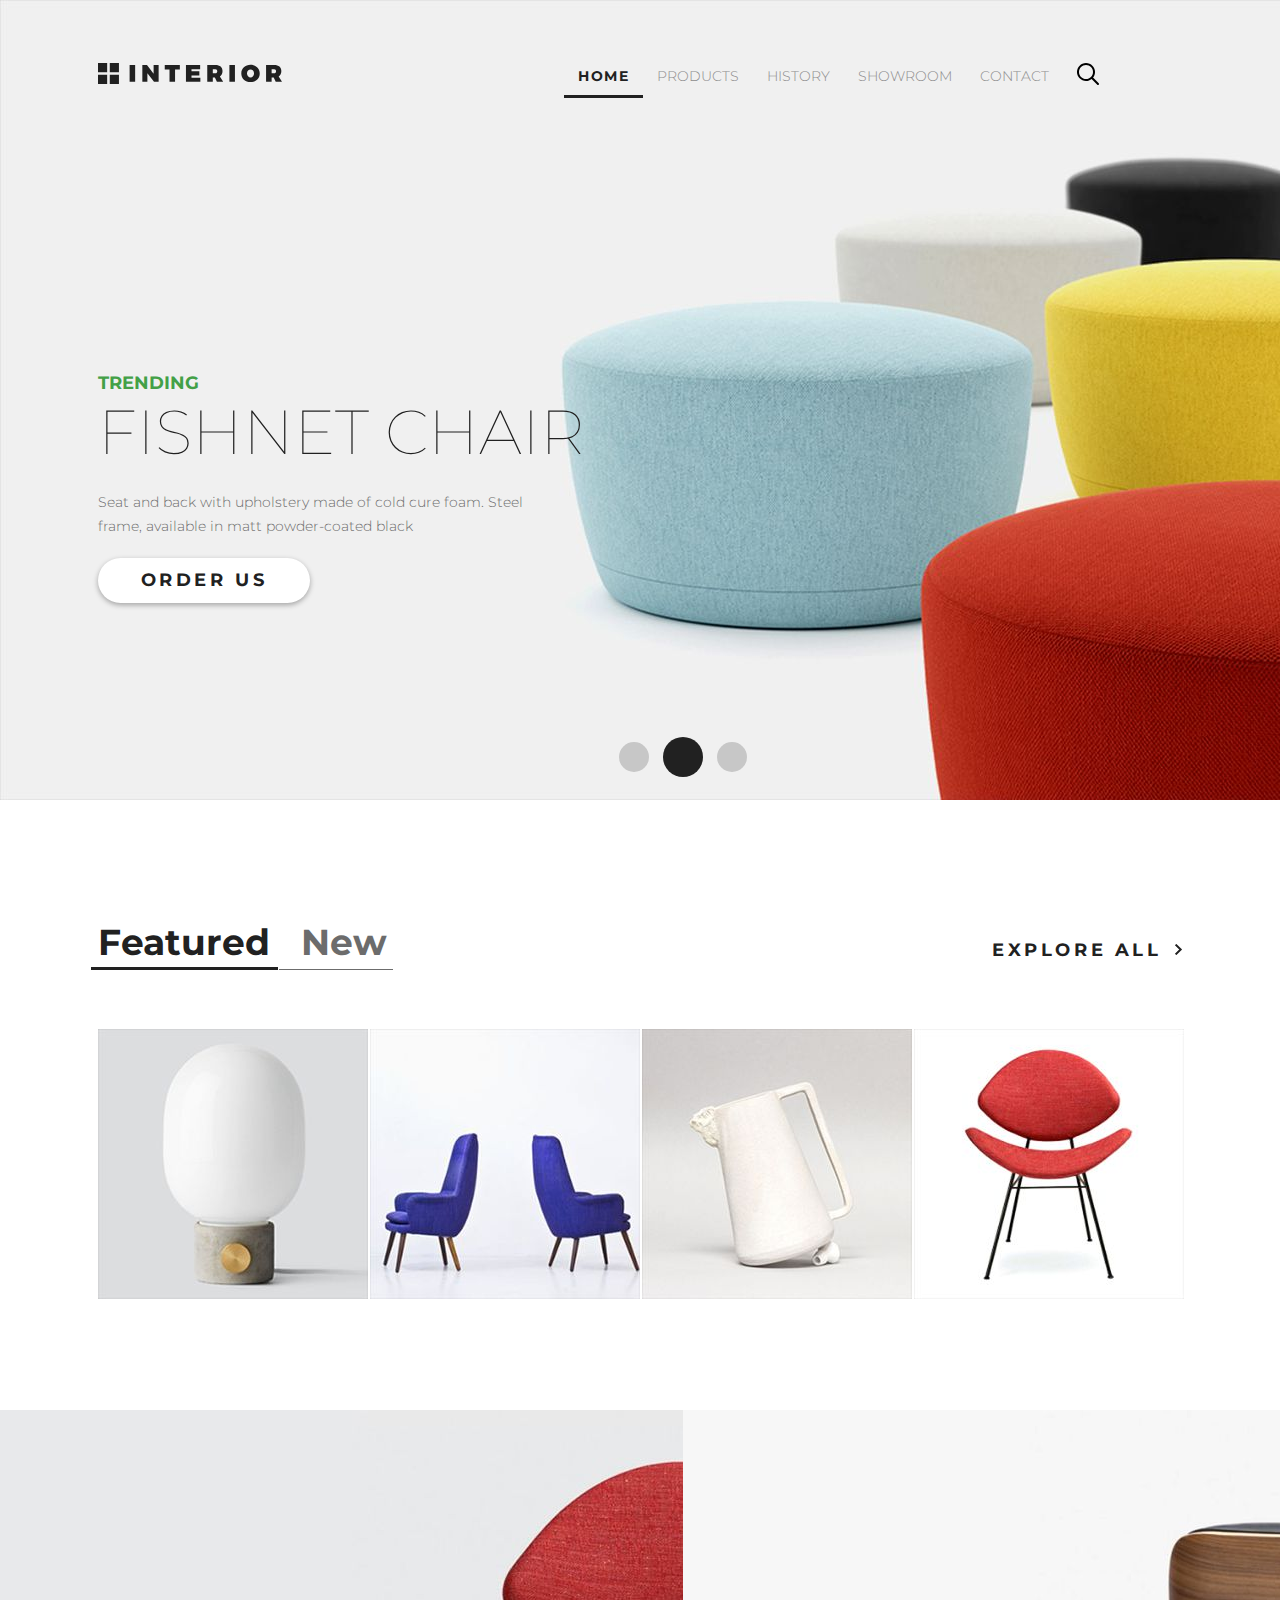
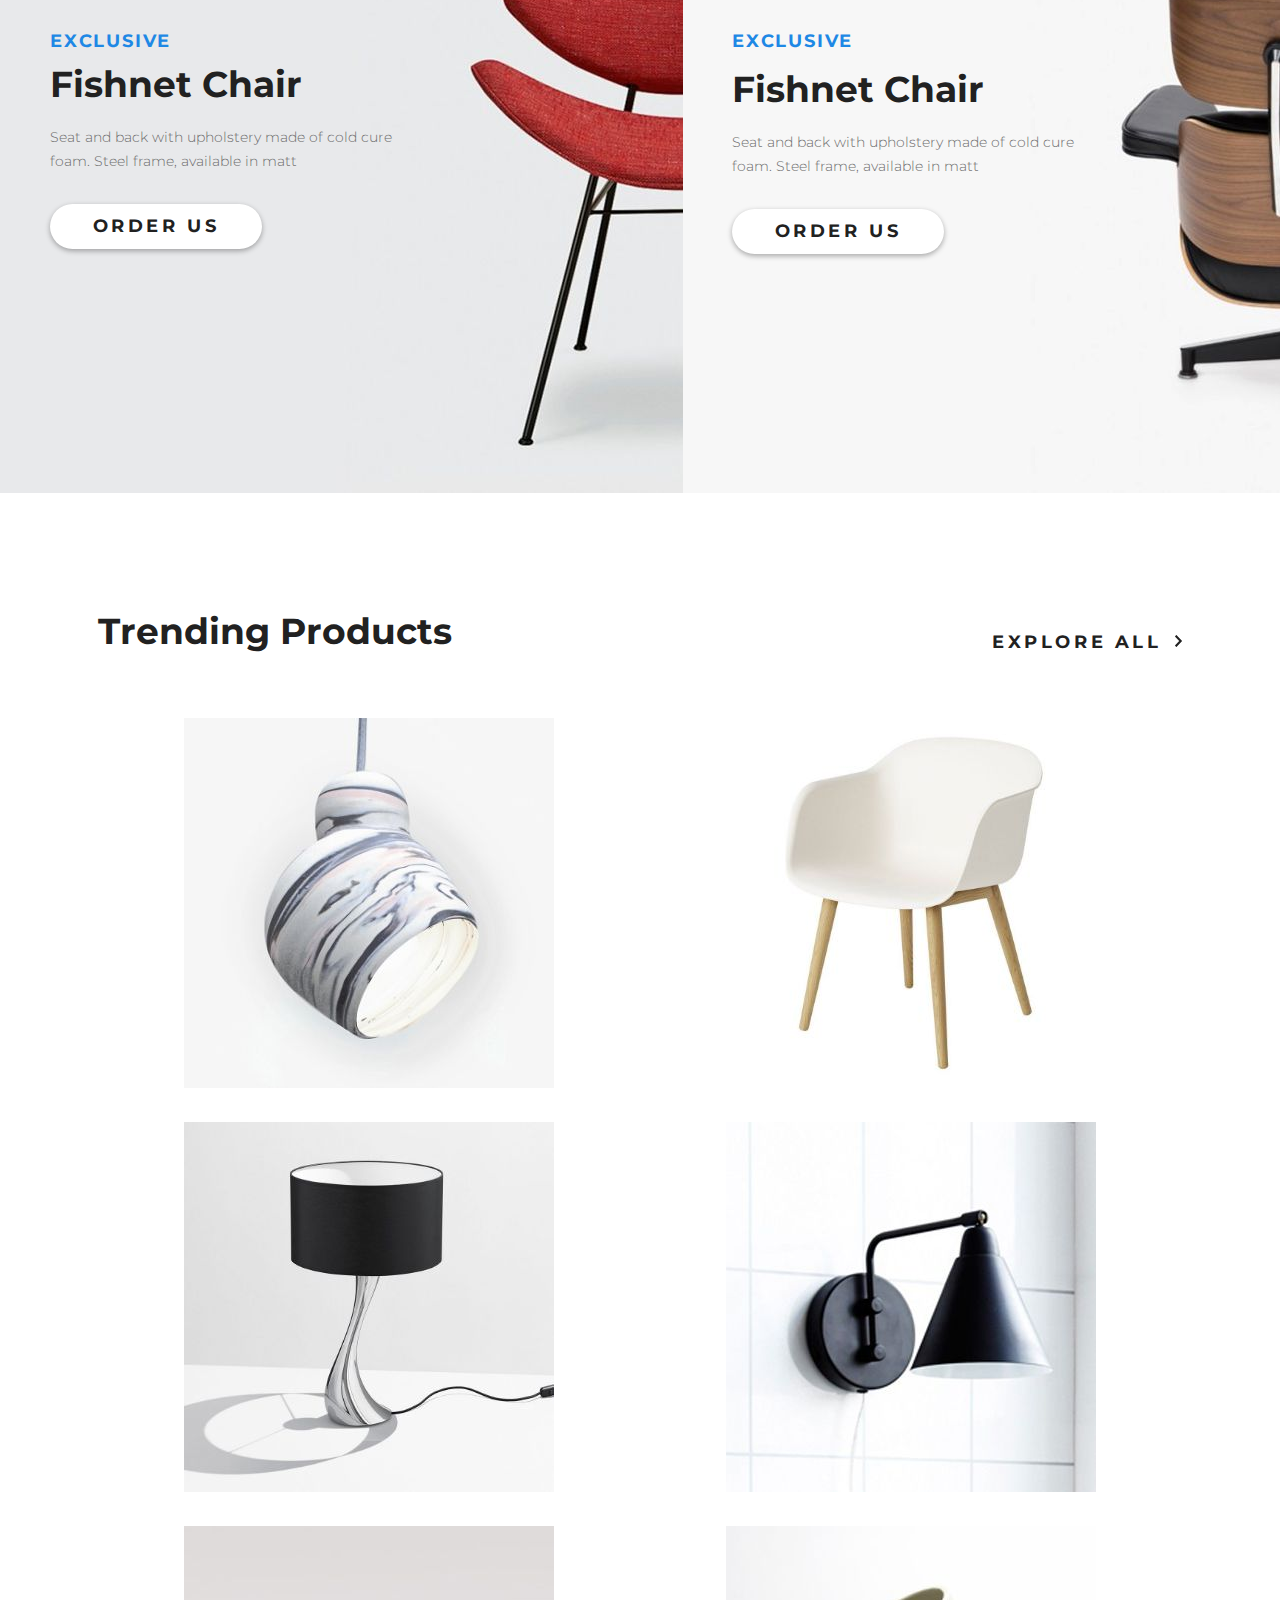
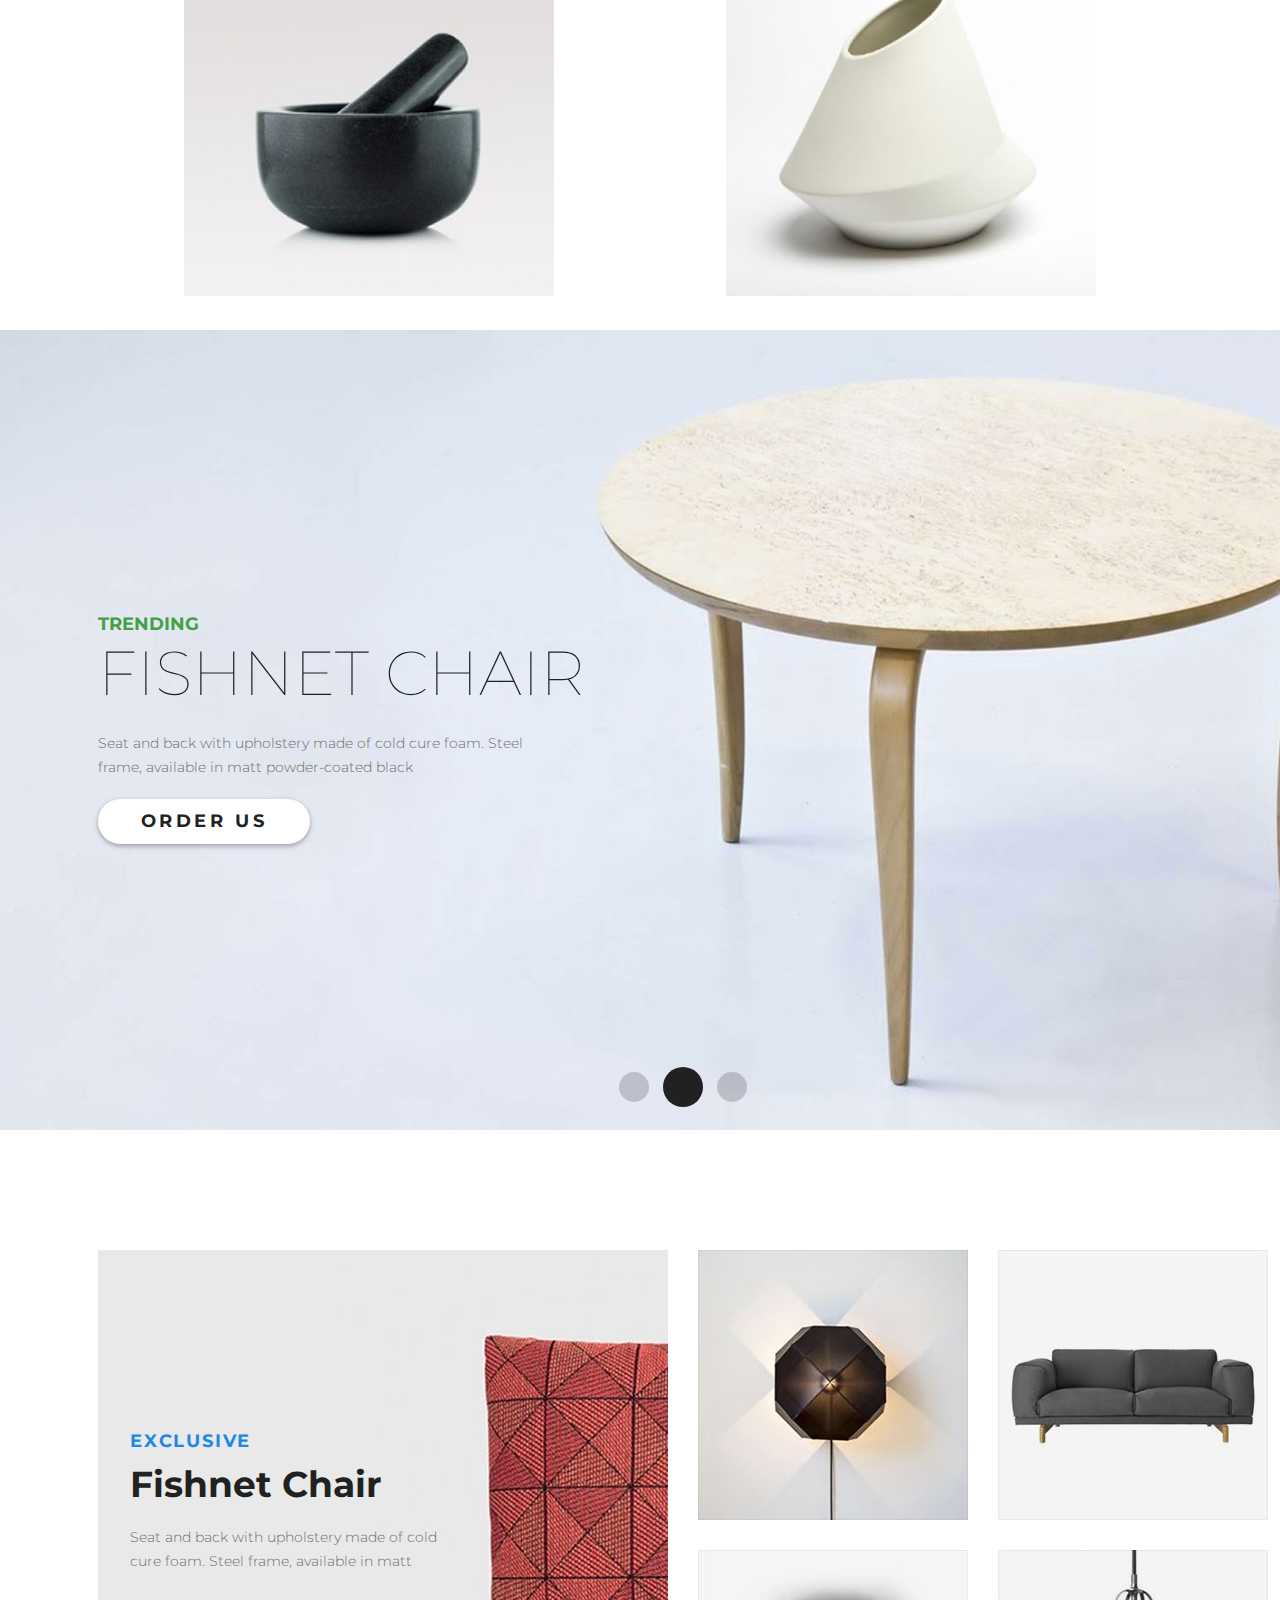
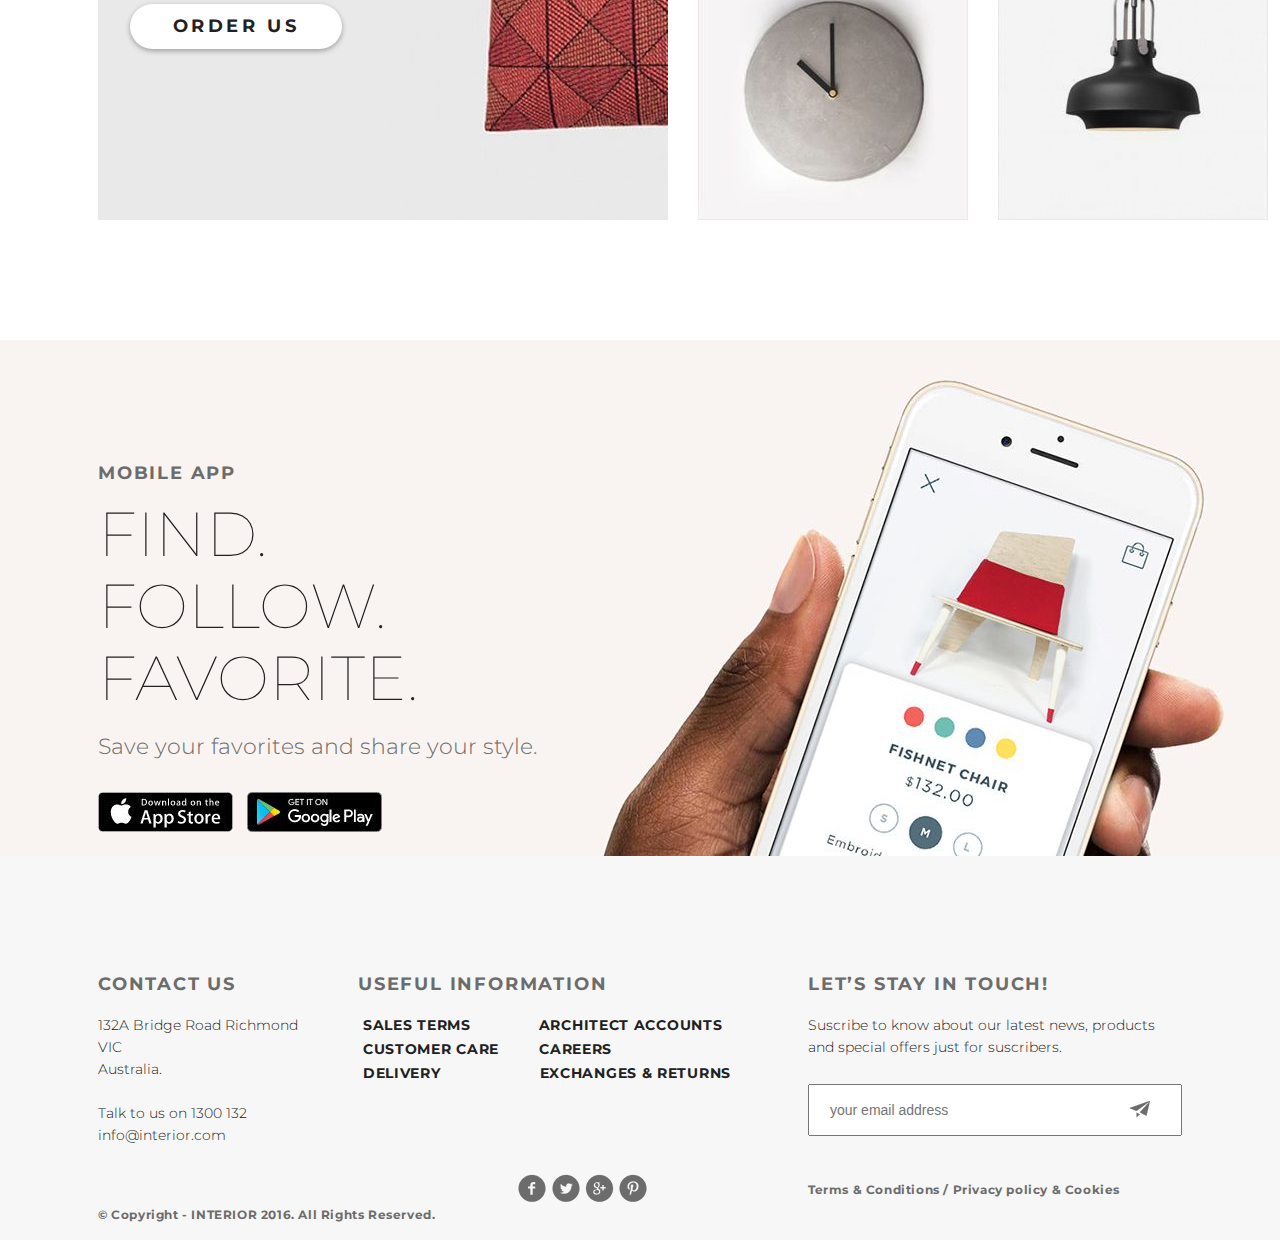
==== index.html @ 43cd3d75 "My first site" ====
<!DOCTYPE html>
<html lang="en">

<head>
  <meta charset="UTF-8">
  <meta name="viewport" content="width=device-width, initial-scale=1.0">
  <title>Document</title>
  <link href="https://fonts.googleapis.com/css2?family=Montserrat:wght@100;300;400;700&display=swap" rel="stylesheet">
  <link rel="stylesheet" href="css/style.css">
</head>

<body>

  <!-- Первый блок -->

  <div class="container">
    <div class="slider padding-site">
      <header class="header">
        <a href="#"><img src="img/logo.svg" alt="logo"></a>
        <nav>
          <ul class="menu">
            <li class="menu-list"><a href="#" class="menu-link menu-link-active">HOME</a></li>
            <li class="menu-list"><a href="products.html" class="menu-link">PRODUCTS</a></li>
            <li class="menu-list"><a href="#" class="menu-link">HISTORY</a></li>
            <li class="menu-list"><a href="#" class="menu-link">SHOWROOM</a></li>
            <li class="menu-list"><a href="contacts.html" class="menu-link">CONTACT</a></li>
            <li class="menu-list"><a href="#" class="menu-link"><img src="img/search.svg" alt="search"></a></li>
          </ul>
        </nav>
      </header>

      <div class="slider-text">
        <p class="slider-trending">TRENDING</p>
        <h2 class="slider-h2">Fishnet Chair</h2>
        <p class="slider-content">Seat and back with upholstery made of cold cure foam. Steel frame, available in matt
          powder-coated black
        </p>
        <a href="#" class="button">Order Us</a>
      </div>

      <div class="pagination">
        <a href="#" class="circle"></a>
        <a href="#" class="circle circle-active"></a>
        <a href="#" class="circle"></a>
      </div>
    </div>

    <!-- Второй блок -->

    <div class="products">
      <div class="products-chair padding-site">
        <div class="switch-list">
          <h2 class="product-featured"><a href="#">Featured</a></h2>
          <h2 class="product-new"><a href="#">New</a></h2>
        </div>
        <div class="explore-all">
          <h3><a href="products.html">explore all</a></h3>
          <img src="img/arrow.svg" alt="arrow">
        </div>
      </div>

      <div class="products-images padding-site">
        <div class="product_layer">
          <img class="products-image" src="img/products/product-1.jpg" alt="product-1">
          <div class="hidden-layer">
            <a href="#"><img class="first-img" src="img/back.svg" alt="back"></a>
            <a href="#"><img class="second-img" src="img/arrow.svg" alt="arrow"></a>
            <h2>Fishnet Chair</h2>
            <p>Seat and back with upholstery made of cold cure foam</p>
          </div>
        </div>

        <div class="product_layer">
          <img class="products-image" src="img/products/product-2.jpg" alt="product-2">
          <div class="hidden-layer">
            <a href="#"><img class="first-img" src="img/back.svg" alt="back"></a>
            <a href="#"><img class="second-img" src="img/arrow.svg" alt="arrow"></a>
            <h2>Fishnet Chair</h2>
            <p>Seat and back with upholstery made of cold cure foam</p>
          </div>
        </div>

        <div class="product_layer">
          <img class="products-image" src="img/products/product-3.jpg" alt="product-3">
          <div class="hidden-layer">
            <a href="#"><img class="first-img" src="img/back.svg" alt="back"></a>
            <a href="#"><img class="second-img" src="img/arrow.svg" alt="arrow"></a>
            <h2>Fishnet Chair</h2>
            <p>Seat and back with upholstery made of cold cure foam</p>
          </div>
        </div>

        <div class="product_layer">
          <img class="products-image" src="img/products/product-4.jpg" alt="product-4">
          <div class="hidden-layer">
            <a href="#"><img class="first-img" src="img/back.svg" alt="back"></a>
            <a href="#"><img class="second-img" src="img/arrow.svg" alt="arrow"></a>
            <h2>Fishnet Chair</h2>
            <p>Seat and back with upholstery made of cold cure foam</p>
          </div>
        </div>
      </div>
    </div>

    <!-- Третий блок -->

    <div class="promo">
      <div class="promo-images">
        <img src="img/promo/promo-img1.jpg" alt="promo-1">
        <img src="img/promo/promo-img2.jpg" alt="promo-2">
      </div>

      <div class="promo-left">
        <h3 class="promo-exclusive">exclusive</h3>
        <h2>Fishnet Chair</h2>
        <p>Seat and back with upholstery made of cold cure foam. Steel frame, available in matt</p>
        <a href="#" class="button">Order Us</a>
      </div>

      <div class="promo-right">
        <h3 class="promo-exclusive">exclusive</h3>
        <h2>Fishnet Chair</h2>
        <p>Seat and back with upholstery made of cold cure foam. Steel frame, available in matt</p>
        <a href="#" class="button">Order Us</a>
      </div>
    </div>

    <!-- Четвертый блок -->

    <div class="trending-products padding-site">
      <div class="trending-products_head">
        <h2>Trending Products</h2>
        <div class="explore-all">
          <h3><a href="products.html">explore all</a></h3>
          <img src="img/arrow.svg" alt="arrow">
        </div>
      </div>

      <div class="trending-products_images">
        <a href="#"><img src="img/trending-products/product-1.jpg" alt="trending-products-1"></a>
        <a href="#"><img src="img/trending-products/product-2.jpg" alt="trending-products-2"></a>
        <a href="#"><img src="img/trending-products/product-3.jpg" alt="trending-products-3"></a>
        <a href="#"><img src="img/trending-products/product-4.jpg" alt="trending-products-4"></a>
        <a href="#"><img src="img/trending-products/product-5.jpg" alt="trending-products-5"></a>
        <a href="#"><img src="img/trending-products/product-6.jpg" alt="trending-products-6"></a>
      </div>
    </div>

    <!-- Пятый блок -->

    <div class="second-slider padding-site">
      <div class="slider-text">
        <p class="slider-trending">TRENDING</p>
        <h2 class="slider-h2">Fishnet Chair</h2>
        <p class="slider-content">Seat and back with upholstery made of cold cure foam. Steel frame, available in matt
          powder-coated black
        </p>
        <a href="#" class="button">Order Us</a>
      </div>

      <div class="pagination">
        <a href="#" class="circle"></a>
        <a href="#" class="circle circle-active"></a>
        <a href="#" class="circle"></a>
      </div>
    </div>

    <!-- Шестой блок -->

    <div class="last-products padding-site">
      <div class="last-products-images">
        <img src="img/last-products/product-1.jpg" alt="product-1">
        <img src="img/last-products/product-2.jpg" alt="product-2">
        <img src="img/last-products/product-3.jpg" alt="product-3">
        <img class="fourth-images" src="img/last-products/product-4.jpg" alt="product-4">
        <img src="img/last-products/product-5.jpg" alt="product-5">
      </div>

      <div class="promo-left extra-left">
        <h3 class="promo-exclusive">exclusive</h3>
        <h2>Fishnet Chair</h2>
        <p>Seat and back with upholstery made of cold cure foam. Steel frame, available in matt</p>
        <a href="#" class="button">Order Us</a>
      </div>




    </div>

    <!-- Седьмой блок -->

    <div class="mobile-app padding-site">
      <div class="mobile-app-content">
        <h3>mobile app</h3>
        <h1>Find. Follow. Favorite.</h1>
        <p>Save your favorites and share your style.</p>
      </div>

      <div class="mobile-app-images">
        <a href="#"><img src="img/mobile/app-store.jpg" alt="app-store"></a>
        <a href="#"><img src="img/mobile/google-play.jpg" alt="google-play"></a>
      </div>
    </div>

    <!-- Восьмой блок (footer) -->

    <footer class="footer padding-site">

      <div class="footer-wrapper">
        <div class="contact-us">
          <a href="#">
            <h2 class="footer-h2">Contact Us</h2>
          </a>
          <p class="footer-content">132A Bridge Road Richmond VIC <br>
            Australia. <br><br>
            Talk to us on 1300 132
            info@interior.com</p>
          <a href="#">
            <h3>&copy; Copyright - INTERIOR 2016. All Rights Reserved.</h3>
          </a>
        </div>

        <div class="useful-information">
          <a href="#">
            <h2 class="footer-h2">Useful Information</h2>
          </a>
          <div class="useful-information-list">
            <ul>
              <li><a class="first_list-item" href="#">Sales terms</a></li>
              <li><a href="#">Architect accounts</a></li>
            </ul>
            <ul>
              <li><a class="second_list-item" href="#">Customer care</a></li>
              <li><a href="#">Careers</a></li>
            </ul>
            <ul>
              <li><a class="third_list-item" href="#">Delivery</a></li>
              <li><a href="#">Exchanges & returns</a></li>
            </ul>
          </div>
          <a href="contacts.html"><img src="img/social-links.png" alt="social-links"></a>
        </div>

        <div class="stay-in-touch">
          <a href="#">
            <h2 class="footer-h2">Let’s Stay in Touch!</h2>
          </a>
          <p class="footer-content">Suscribe to know about our latest news,
            products and special offers just for suscribers.</p>
          <input type="text" placeholder="your email address">
          <a href="#"><img src="img/telegram.png" alt="telegram"></a>
          <a href="#">
            <h3>Terms & Conditions / Privacy policy & Cookies</h3>
          </a>
        </div>
      </div>
    </footer>

  </div>
</body>

</html>
---- css/style.css ----
body {
  font-family: 'Montserrat', sans-serif;
}

* {
  margin: 0;
  padding: 0;
}

.container {
  max-width: 1366px;
  min-width: 600px;
  min-height: 100%;
  margin: 0 auto;
}

.padding-site {
  padding-left: 98px;
  padding-right: 98px;
}

/* Верстка первого блока */

.slider {
  min-height: 800px;
  background-image: url(../img/slider-img.jpg);
  position: relative;
}

.header {
  display: flex;
  justify-content: space-between;
  padding-top: 63px;
}

.menu {
  display: flex;
  align-items: center;
  padding-right: 69px;
}

.menu-list {
  list-style-type: none;
}

.menu-link {
  color: #8c8c8c;
  font-size: 14px;
  font-weight: 300;
  padding: 10px 14px;
  text-transform: uppercase;
  text-decoration: none;
}

.menu-link:hover {
  color: #212121;
  text-shadow: 0 0 .65px #212121, 0 0 .65px #212121;
}

.menu-link-active {
  font-weight: 700;
  color: #212121;
  letter-spacing: 1.4px;
  border-bottom: 3px solid #212121;
  text-shadow: none, none;
}

.slider-text {
  padding-top: 283px;
  position: relative;
}

.slider-text img {
  position: absolute;
  top: 485px;
  left: 180px;
  opacity: 0;
}

.slider-trending {
  color: #43a047;
  font-size: 18px;
  font-weight: 700;
  text-transform: uppercase;
}

.slider-h2 {
  color: #212121;
  font-size: 62px;
  font-weight: 100;
  text-transform: uppercase;
}

.slider-content {
  color: #6c6c6c;
  font-size: 14px;
  font-weight: 300;
  line-height: 24px;
  width: 469px;
  margin-top: 20px;
  margin-bottom: 20px;
}

.button {
  display: inline-block;
  color: #212121;
  font-size: 18px;
  font-weight: 700;
  text-transform: uppercase;
  text-align: center;
  line-height: 45px;
  letter-spacing: 3.6px;
  text-decoration: none;
  width: 212px;
  height: 45px;
  box-shadow: 0px 2px 4.9px 0.2px rgba(33, 33, 33, 0.35);
  border-radius: 22.5px;
  background-color: #ffffff;
}

.button:hover {
  background: #ffffff url(../img/arrow.svg) no-repeat 180px 16px;
  transition: 0.5s;
}

.button:active {
  box-shadow: none;
}

.pagination {
  position: absolute;
  width: 1170px;
  bottom: 19px;
  text-align: center;
}

.circle {
  display: inline-block;
  width: 30px;
  height: 30px;
  background-color: #212121;
  border-radius: 20px;
  opacity: 0.2;
  margin: 5px;
}

.circle:hover {
  opacity: 1;
}

.circle-active {
  width: 40px;
  height: 40px;
  opacity: 1;
  margin-bottom: 0;
}

/* Верстка второго блока */

.products {
  min-height: 610px;
  background-color: #fff;
}

.products-chair {
  display: flex;
  justify-content: space-between;
}

.switch-list {
  display: flex;
  padding-top: 120px;
}

.product-featured {
  font-size: 36px;
  font-weight: 700;
  margin-right: 31px;
  position: relative;
}

.product-featured a {
  text-decoration: none;
  color: #212121;
}

.product-featured::after {
  content: '';
  position: absolute;
  height: 3px;
  display: block;
  width: 187px;
  background-color: #212121;
  top: 47px;
  left: -7px;
  z-index: 1;
}

.product-new {
  font-weight: 700;
  font-size: 36px;
  position: relative;
  margin-right: 31px;
}

.product-new a {
  text-decoration: none;
  color: #6c6c6c;
}

.product-new::after {
  content: '';
  position: absolute;
  height: 1px;
  display: block;
  width: 114px;
  background-color: #6c6c6c;
  top: 49px;
  left: -22px;
}

.product-new:hover a {
  color: #212121;
}

.explore-all {
  display: flex;
  align-items: center;
  padding-top: 135px;
}

.explore-all a {
  color: #212121;
  font-size: 18px;
  font-weight: 700;
  letter-spacing: 3.6px;
  margin-right: 13px;
  text-transform: uppercase;
  text-decoration: none;
  text-align: center;
}

.products-images {
  display: flex;
  justify-content: space-between;
  margin-top: 65px;
  position: relative;
}

.hidden-layer h2 {
  color: #212121;
  font-size: 22px;
  font-weight: 700;
  text-align: center;
  margin-top: 10px;
  margin-top: -155px;
  opacity: 0;
}

.first-img {
  position: absolute;
  top: 50px;
  margin-left: 108px;
  opacity: 0;
}

.second-img {
  position: absolute;
  top: 73px;
  margin-left: 133px;
  opacity: 0;
}

.hidden-layer p {
  color: #6c6c6c;
  font-size: 14px;
  font-weight: 300;
  text-align: center;
  margin-top: 10px;
  width: 212px;
  padding: 0 30px;
  opacity: 0;
}

.product_layer:hover .hidden-layer p, .product_layer:hover .hidden-layer .first-img, .product_layer:hover .hidden-layer .second-img, .product_layer:hover .hidden-layer h2 {
  opacity: 1;
  transition: 1s;
}

.products-image:hover {
  opacity: 0.2;
  outline: 2px solid black;
}

/* Верстка третьего блока */

.promo {
  min-height: 684px;
  position: relative;
}

.promo-images {
  display: flex;
}

.promo-left {
  position: absolute;
  top: 220px;
  left: 50px;
}

.promo-exclusive {
  color: #1e88e5;
  font-size: 18px;
  font-weight: 700;
  letter-spacing: 1.8px;
  text-transform: uppercase;
}

.promo-left h2 {
  color: #212121;
  font-size: 36px;
  font-weight: 700;
  margin-top: 10px;
}

.promo-left p {
  color: #6c6c6c;
  font-size: 14px;
  font-weight: 300;
  line-height: 1.71;
  margin-top: 20px;
  margin-bottom: 30px;
  width: 382px;
}

.promo-right {
  position: absolute;
  top: 220px;
  left: 732px;
}

.promo-right h2 {
  color: #212121;
  font-size: 36px;
  font-weight: 700;
  margin-top: 15px;
}

.promo-right p {
  color: #6c6c6c;
  font-size: 14px;
  font-weight: 300;
  line-height: 1.71;
  margin-top: 20px;
  margin-bottom: 30px;
  width: 382px;
}

/* Верстка четвёртого блока */

.trending-products {
  min-height: 1109px;
  background-color: #fff;
}

.trending-products_head {
  display: flex;
  justify-content: space-between;
}

.trending-products_head h2 {
  color: #212121;
  font-size: 36px;
  font-weight: 700;
  padding-top: 118px;
}

.trending-products_head h2 {
  padding-top: 115px;
}

.trending-products_images {
  display: flex;
  flex-wrap: wrap;
  justify-content: space-around;
  margin-top: 65px;
}

.trending-products_images img {
  margin-bottom: 30px;
}

/* Верстка пятого блока */

.second-slider {
  min-height: 800px;
  background-image: url(../img/second-slider.jpg);
  position: relative;
}

.extra-left {
  position: absolute;
  top: 300px;
  left: 130px;
}

.extra-left p {
  max-width: 340px;
}

/* Верстка шестого блока */

.last-products {
  min-height: 810px;
  background-color: #fff;
  position: relative;
}

.last-products-images {
  display: grid;
  grid-template-columns: 570px 270px 270px;
  grid-template-rows: 1fr 1fr;
  padding-top: 120px;
}

.last-products-images img:first-child {
  grid-row-start: 1;
  grid-row-end: 3;
}

.last-products-images img:nth-child(2) {
  margin-left: 30px;
}

.last-products-images img:nth-child(3) {
  margin-left: 60px;
}

.last-products-images img:nth-child(4) {
  margin-left: 30px;
  margin-top: 15px;
}

.last-products-images img:nth-child(5) {
  margin-left: 60px;
  margin-top: 15px;
}

/* Верстка седьмого блока */

.mobile-app {
  min-height: 516px;
  background-image: url(../img/mobile/mobile-app.jpg);
}

.mobile-app-content {
  padding-top: 122px;
}

.mobile-app-content h3 {
  color: #6c6c6c;
  font-size: 18px;
  font-weight: 700;
  letter-spacing: 1.8px;
  text-transform: uppercase;
}

.mobile-app-content h1 {
  color: #212121;
  font-size: 62px;
  font-weight: 100;
  width: 472px;
  line-height: 1.16;
  margin-top: 15px;
  text-transform: uppercase;
}

.mobile-app-content p {
  color: #6c6c6c;
  font-size: 22px;
  font-weight: 300;
  line-height: 1.09;
  margin-top: 20px;
}

.mobile-app-images {
  margin-top: 33px;
}

.mobile-app-images img {
  margin-right: 10px;
}

/* Верстка восьмого блока (footer) */

.footer {
  min-height: 384px;
  background-color: #f7f7f7;
  position: relative;
}

.footer-wrapper {
  display: grid;
  grid-template-columns: 1fr 1fr 1fr;
  justify-content: space-between;
  padding-top: 117px;
}

.footer-h2 {
  color: #6c6c6c;
  font-size: 18px;
  font-weight: 700;
  letter-spacing: 1.8px;
  text-transform: uppercase;
  margin-bottom: 20px;
  text-decoration: none;
}

.footer-content {
  color: #212121;
  font-size: 14px;
  font-weight: 300;
  line-height: 1.57;
}

.contact-us p {
  max-width: 225px;
}

.stay-in-touch p {
  max-width: 372px;
}

.useful-information {
  margin-left: -95px;
}

.useful-information-list {
  max-width: 423px;
}

.useful-information-list ul {
  display: flex;
}

.useful-information-list li {
  list-style: none;
  margin: 0 5px;
  margin-bottom: 5px;
}

.useful-information-list a {
  color: #212121;
  font-size: 14px;
  font-weight: 700;
  letter-spacing: 0.7px;
  text-transform: uppercase;
  text-decoration: none;
}

input[type="text"] {
  height: 48px;
  width: 350px;
  color: #6c6c6c;
  line-height: 1.57;
  font-size: 14px;
  font-weight: 300;
  padding-left: 20px;
  margin-top: 25px;
}

.stay-in-touch img {
  position: absolute;
  top: 245px;
  right: 130px;
}

.first_list-item {
  margin-right: 58px;
}

.second_list-item {
  margin-right: 30px;
}

.third_list-item {
  margin-right: 89px;
}

.footer-copyright {
  display: flex;
  justify-content: space-between;
}

.footer-copyright h3 {
  color: #6c6c6c;
  font-size: 12px;
  font-weight: 700;
  letter-spacing: 0.6px;
  line-height: 2.17;
  margin-top: 55px;
}

.footer-copyright img {
  margin-top: 52px;
  margin-left: -105px;
}

.footer-copyright .second-h3 {
  margin-right: 35px;
}

.contact-us a {
  text-decoration: none;
}

.contact-us h3 {
  color: #6c6c6c;
  font-size: 12px;
  font-weight: 700;
  letter-spacing: 0.6px;
  line-height: 2.17;
  margin-top: 55px;
  text-decoration: none;
}

.stay-in-touch h3 {
  color: #6c6c6c;
  font-size: 12px;
  font-weight: 700;
  letter-spacing: 0.6px;
  line-height: 2.17;
  margin-top: 55px;
  text-decoration: none;
  margin-top: 41px;
}

.contact-us a, .useful-information a, .stay-in-touch a {
  text-decoration: none;
}

.useful-information img {
  margin-top: 87px;
  margin-left: 160px;
}

/* ---------Contacts--------- */

/* Верстка первого блока */

.contact-us-header {
  min-height: 360px;
  background-color: #f5f5f5;
}

.contact-us-text h2 {
  color: #212121;
  font-size: 62px;
  font-weight: 100;
  margin-top: 140px;
}

/* Верстка второго блока */

.contact-information {
  display: flex;
  justify-content: space-between;
  height: 563px;
  padding-top: 71px;
  background-color: #fff;
}

.contact-details {
  width: 370px;
  height: 370px;
  background-color: #ffffff;
  border: solid 1px #9c9c9c;
  opacity: 0.9;
  position: relative;
}

.contact-details img {
  position: absolute;
  top: 45px;
  left: 166px;
}

.contact-details h2 {
  color: #212121;
  font-size: 22px;
  font-weight: 700;
  text-align: center;
  text-transform: uppercase;
  margin-top: 120px;
}

.contact-details h3 {
  color: #6c6c6c;
  font-size: 14px;
  font-weight: 700;
  text-align: center;
  margin-top: 15px;
}

.contact-details p {
  color: #212121;
  font-size: 14px;
  font-weight: 700;
  text-align: center;
  margin-top: 3px;
}

.contact-details p:last-child {
  color: #6c6c6c;
  font-weight: 300;
}

/* ---------Products--------- */

/* Верстка второго блока */

.all-products-range {
  height: 1965px;
  background-color: #fff;
  position: relative;
}

.products-name-list {
  display: flex;
  position: relative;
}

.products-name-list a {
  color: #6c6c6c;
  letter-spacing: 1.8px;
  font-size: 18px;
  font-weight: 700;
  text-decoration: none;
}

.products-name-list a:hover {
  color: #212121;
}

.active-product::after {
  content: '';
  position: absolute;
  height: 3px;
  display: block;
  width: 60px;
  background-color: #212121;
  top: 100px;
  left: 0;
}

.products-name-list .active-product {
  color: #212121;
  margin-left: 10px;
  margin-right: 12px;
}

.products-name-list h2 {
  padding-top: 65px;
  margin-right: 33px;
}

.refresh-img {
  position: absolute;
  bottom: 115px;
  left: 665px;
}
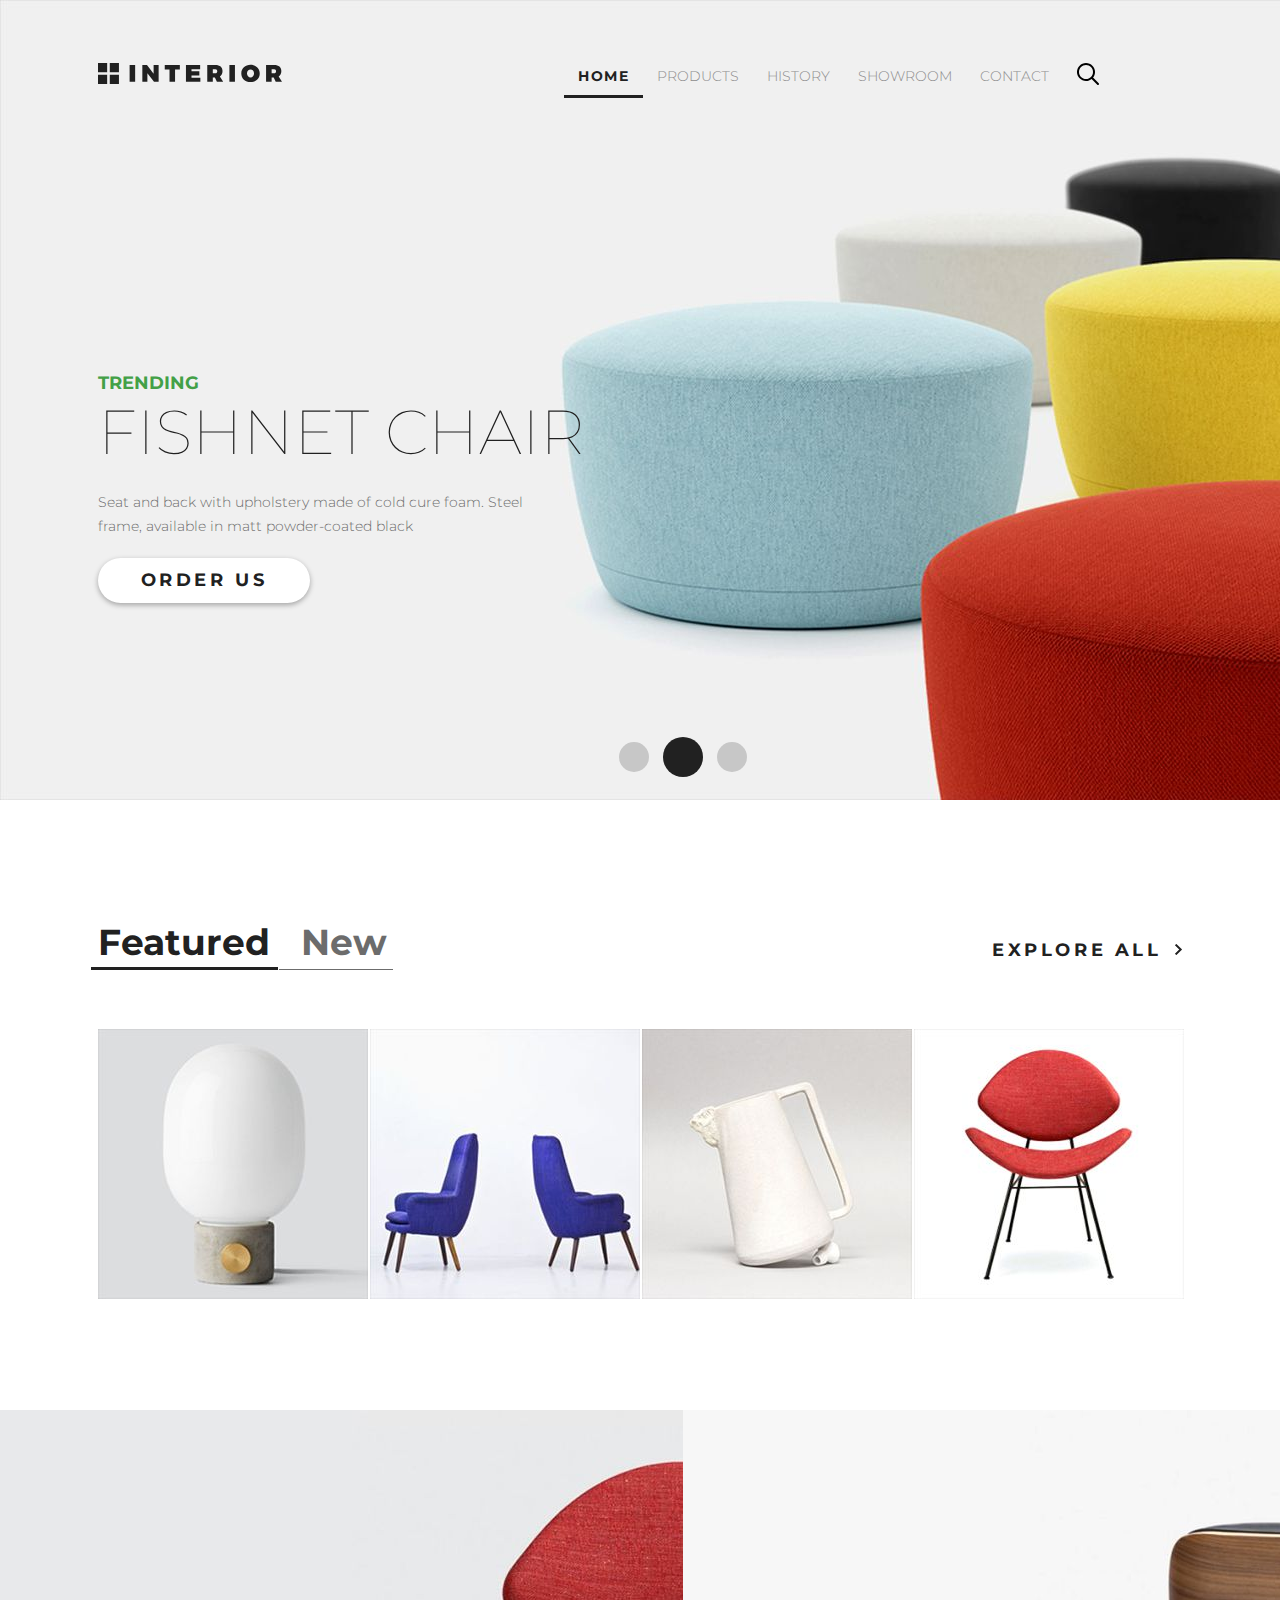
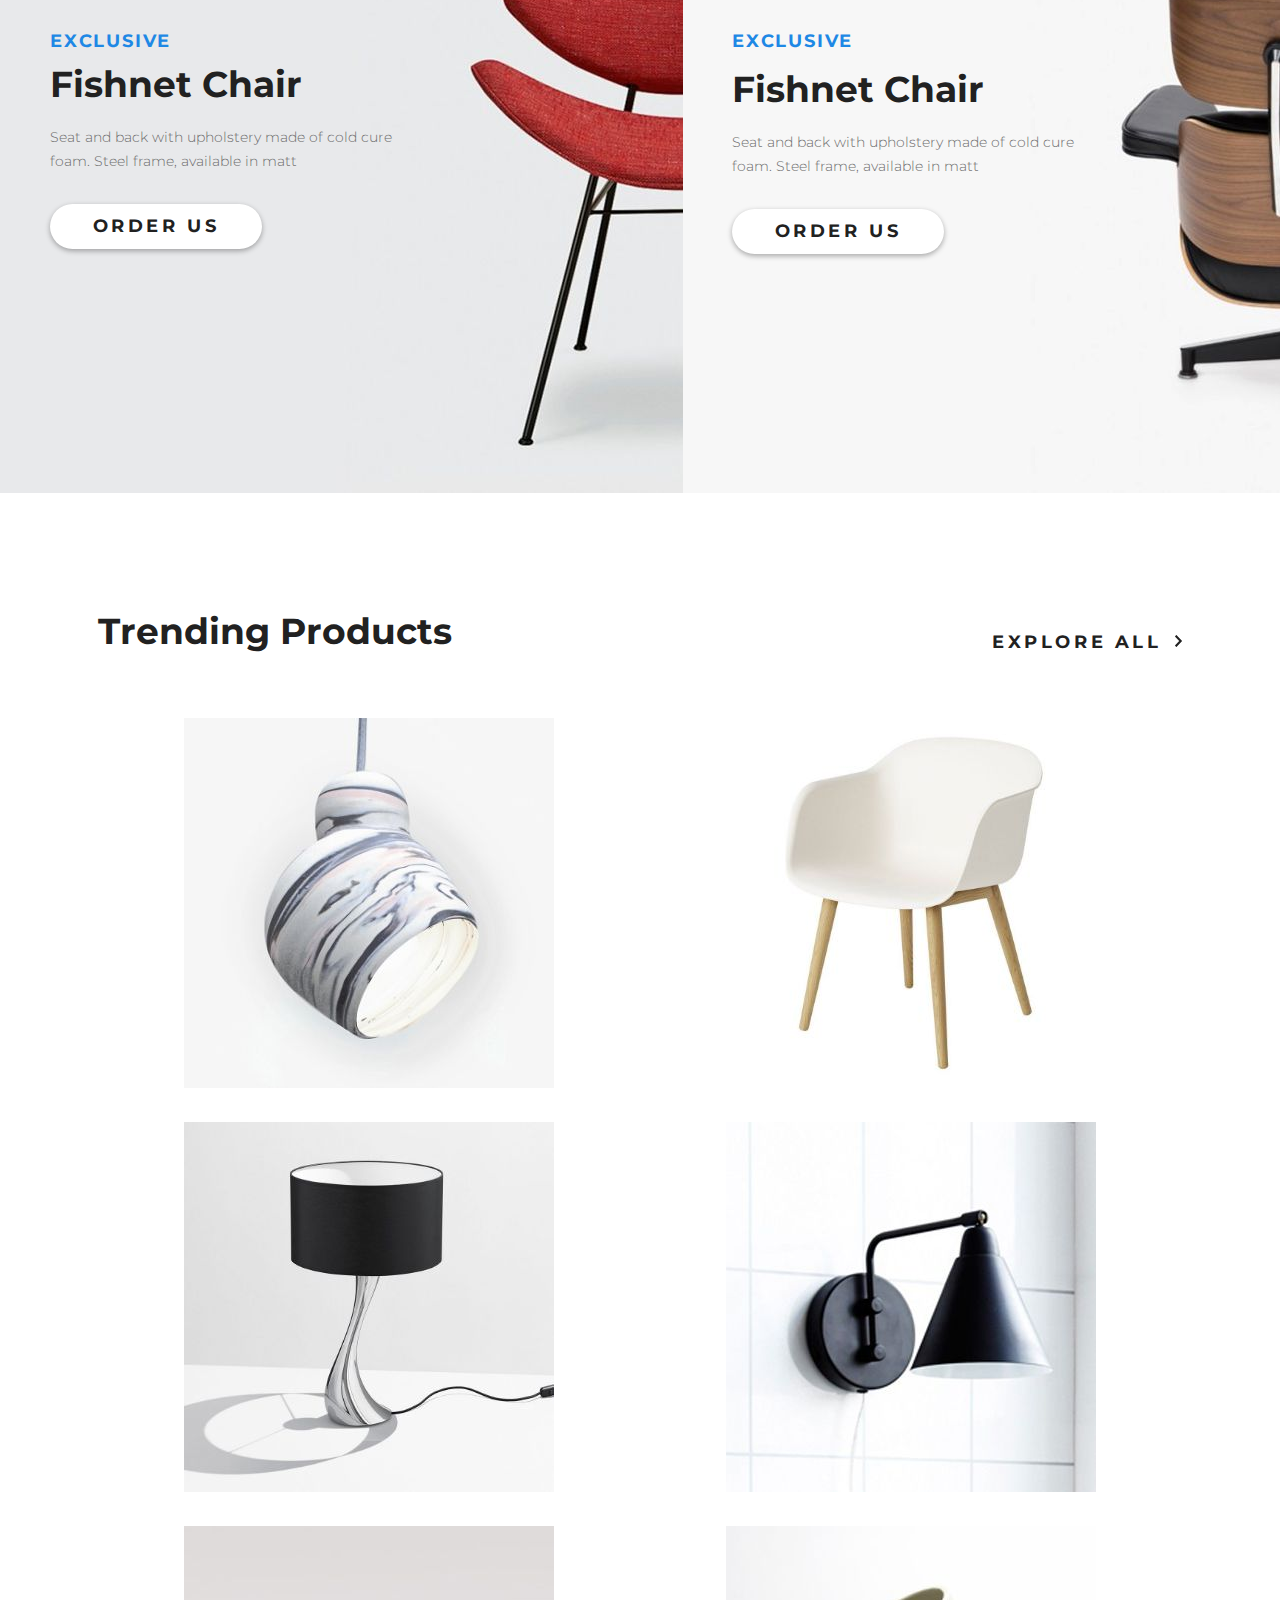
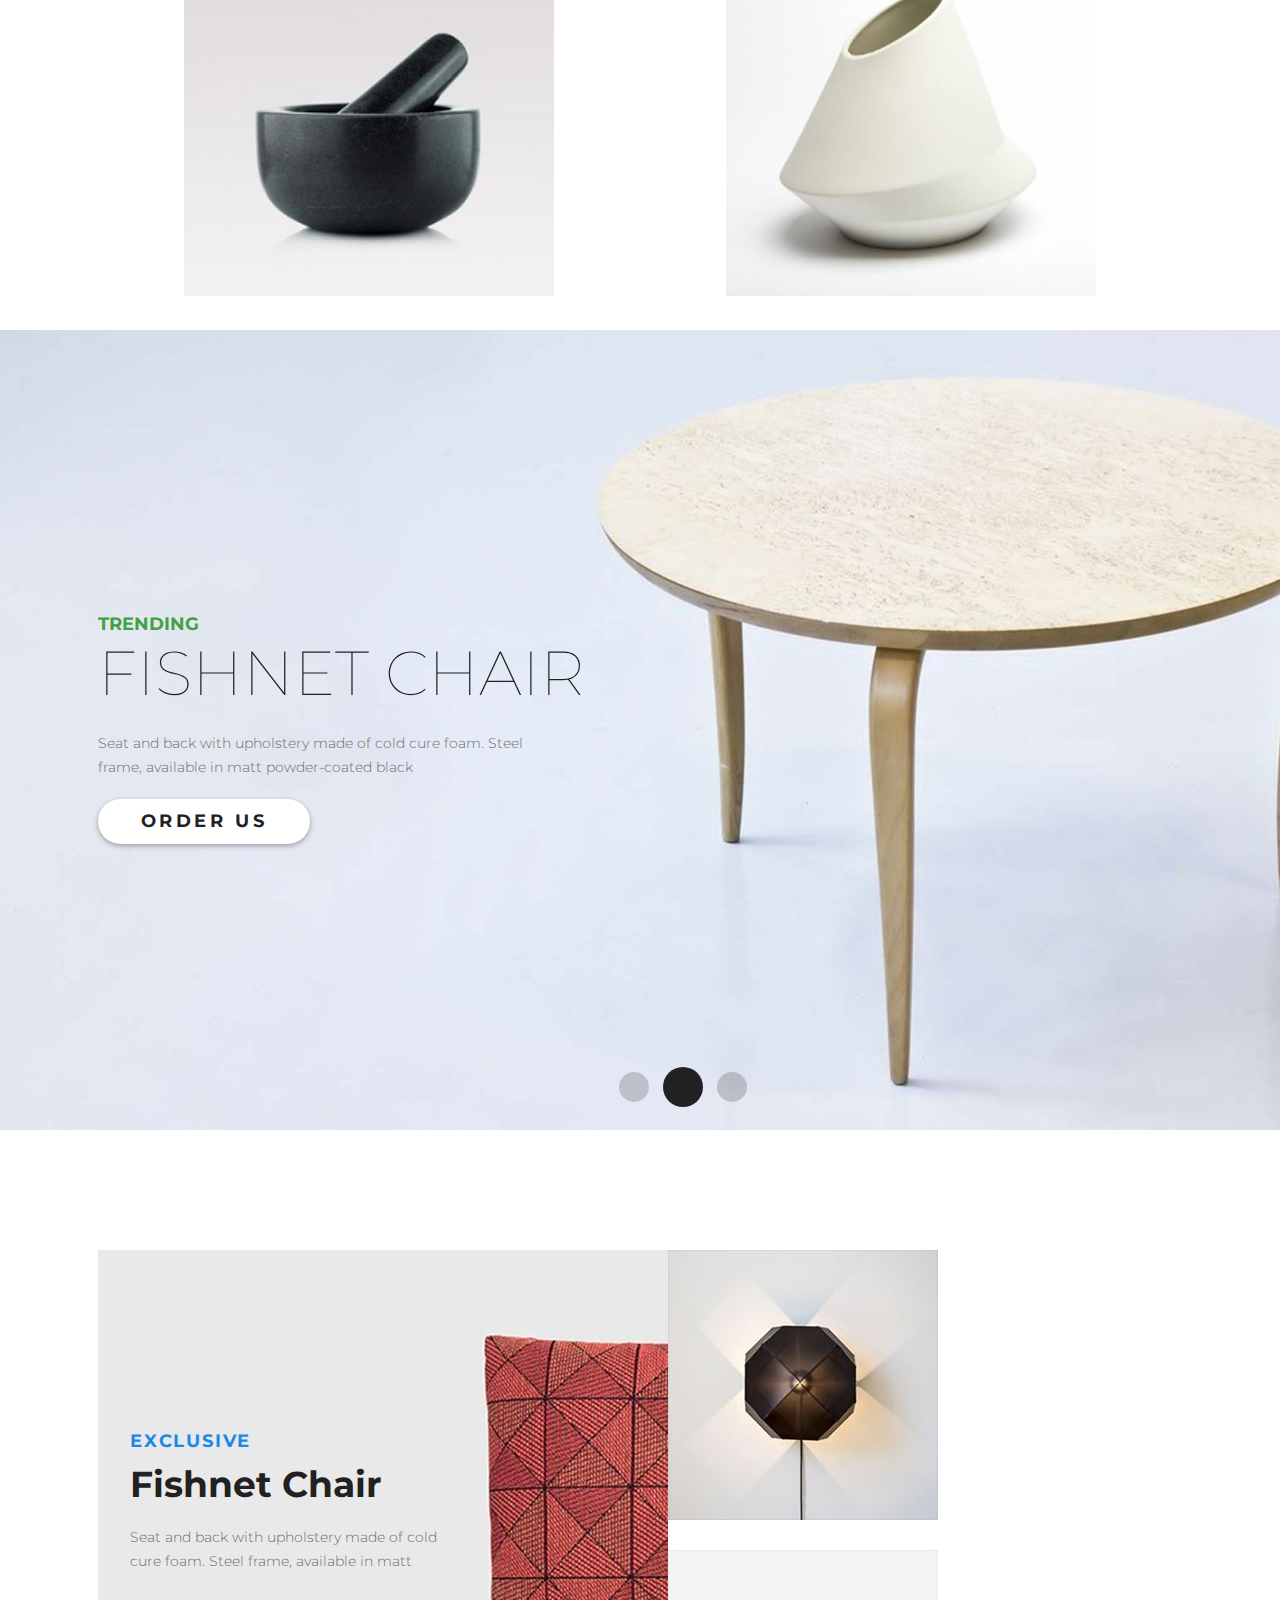
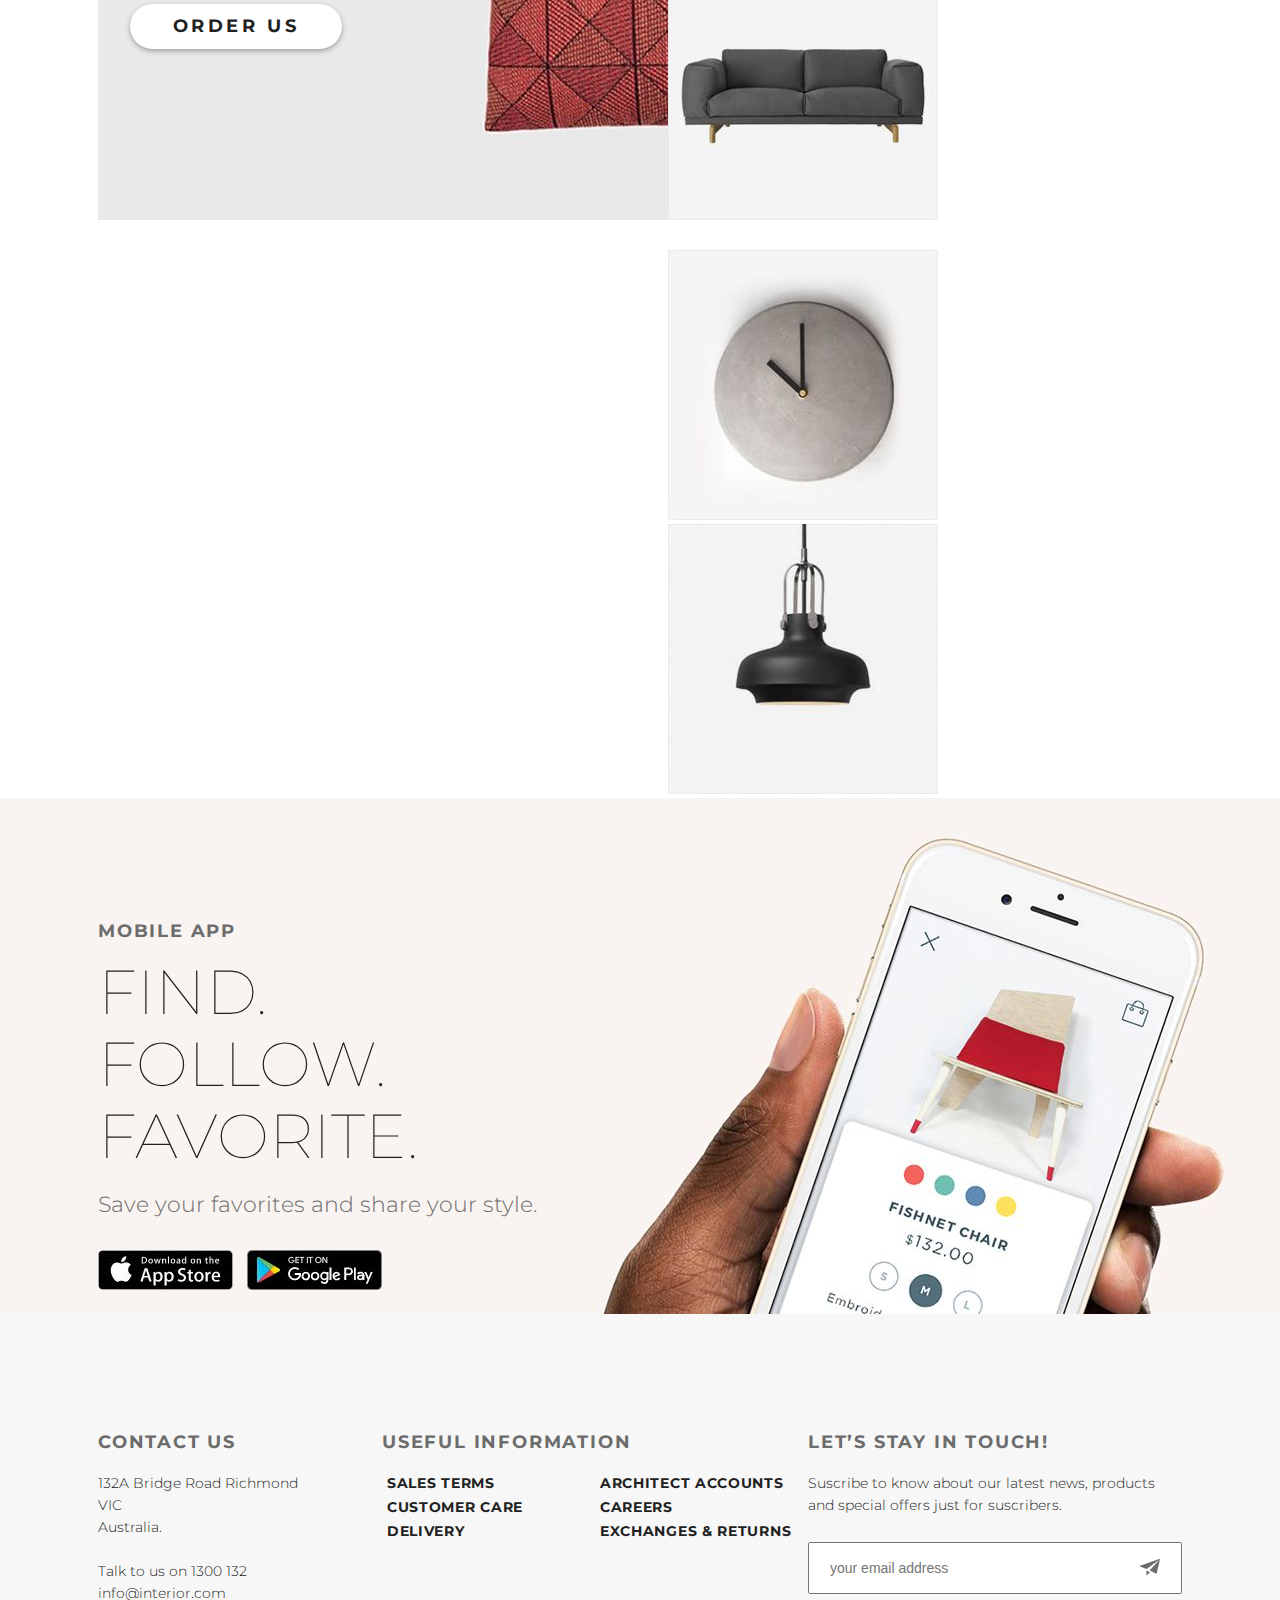
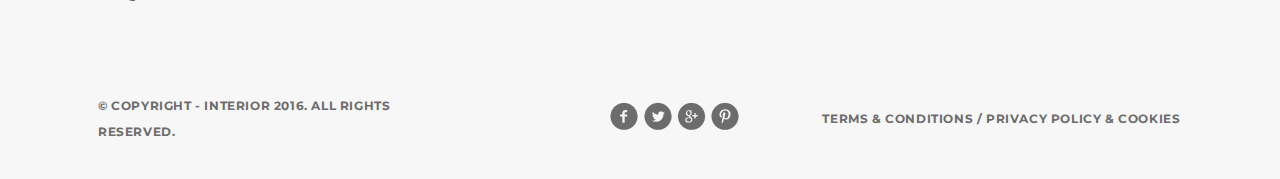
==== commit 78053835: "Изменил 6 блок и footer. Сверстал на гридах." ====
--- a/index.html
+++ b/index.html
@@ -168,24 +168,22 @@
     <!-- Шестой блок -->
 
     <div class="last-products padding-site">
-      <div class="last-products-images">
+      <div class="products-left">
         <img src="img/last-products/product-1.jpg" alt="product-1">
-        <img src="img/last-products/product-2.jpg" alt="product-2">
-        <img src="img/last-products/product-3.jpg" alt="product-3">
-        <img class="fourth-images" src="img/last-products/product-4.jpg" alt="product-4">
-        <img src="img/last-products/product-5.jpg" alt="product-5">
-      </div>
-
-      <div class="promo-left extra-left">
-        <h3 class="promo-exclusive">exclusive</h3>
-        <h2>Fishnet Chair</h2>
-        <p>Seat and back with upholstery made of cold cure foam. Steel frame, available in matt</p>
-        <a href="#" class="button">Order Us</a>
-      </div>
-
-
-
-
+        <div class="products-right">
+          <a href="#"><img src="img/last-products/product-2.jpg" alt="product-2" class="margin-product"></a>
+          <a href="#"><img src="img/last-products/product-3.jpg" alt="product-3" class="margin-product"></a>
+          <a href="#"><img class="fourth-images" src="img/last-products/product-4.jpg" alt="product-4"></a>
+          <a href="#"><img src="img/last-products/product-5.jpg" alt="product-5"></a>
+        </div>
+
+        <div class="promo-left extra-left">
+          <h3 class="promo-exclusive">exclusive</h3>
+          <h2>Fishnet Chair</h2>
+          <p>Seat and back with upholstery made of cold cure foam. Steel frame, available in matt</p>
+          <a href="#" class="button">Order Us</a>
+        </div>
+      </div>
     </div>
 
     <!-- Седьмой блок -->
@@ -216,9 +214,6 @@
             Australia. <br><br>
             Talk to us on 1300 132
             info@interior.com</p>
-          <a href="#">
-            <h3>&copy; Copyright - INTERIOR 2016. All Rights Reserved.</h3>
-          </a>
         </div>
 
         <div class="useful-information">
@@ -228,18 +223,15 @@
           <div class="useful-information-list">
             <ul>
               <li><a class="first_list-item" href="#">Sales terms</a></li>
-              <li><a href="#">Architect accounts</a></li>
+              <li><a href="#">Customer care</a></li>
+              <li><a class="second_list-item" href="#">Delivery</a></li>
             </ul>
             <ul>
-              <li><a class="second_list-item" href="#">Customer care</a></li>
+              <li><a class="third_list-item" href="#">Architect accounts</a></li>
               <li><a href="#">Careers</a></li>
-            </ul>
-            <ul>
-              <li><a class="third_list-item" href="#">Delivery</a></li>
               <li><a href="#">Exchanges & returns</a></li>
             </ul>
           </div>
-          <a href="contacts.html"><img src="img/social-links.png" alt="social-links"></a>
         </div>
 
         <div class="stay-in-touch">
@@ -250,8 +242,15 @@
             products and special offers just for suscribers.</p>
           <input type="text" placeholder="your email address">
           <a href="#"><img src="img/telegram.png" alt="telegram"></a>
-          <a href="#">
-            <h3>Terms & Conditions / Privacy policy & Cookies</h3>
+        </div>
+
+        <div class="footer-bottom">
+          <a href="#">
+            <h3>&copy; Copyright - INTERIOR 2016. All Rights Reserved.</h3>
+            <a href="contacts.html"><img src="img/social-links.png" alt="social-links"></a>
+            <a href="#">
+              <h3>Terms & Conditions / Privacy policy & Cookies</h3>
+            </a>
           </a>
         </div>
       </div>
--- a/css/style.css
+++ b/css/style.css
@@ -417,34 +417,14 @@
   position: relative;
 }
 
-.last-products-images {
+.products-left {
   display: grid;
-  grid-template-columns: 570px 270px 270px;
-  grid-template-rows: 1fr 1fr;
+  grid-template-columns: 1fr 1fr;
   padding-top: 120px;
 }
 
-.last-products-images img:first-child {
-  grid-row-start: 1;
-  grid-row-end: 3;
-}
-
-.last-products-images img:nth-child(2) {
-  margin-left: 30px;
-}
-
-.last-products-images img:nth-child(3) {
-  margin-left: 60px;
-}
-
-.last-products-images img:nth-child(4) {
-  margin-left: 30px;
-  margin-top: 15px;
-}
-
-.last-products-images img:nth-child(5) {
-  margin-left: 60px;
-  margin-top: 15px;
+.margin-product {
+  margin-bottom: 26px;
 }
 
 /* Верстка седьмого блока */
@@ -502,9 +482,23 @@
 
 .footer-wrapper {
   display: grid;
+  grid-template-columns: 1fr 1.5fr 1fr;
+  grid-template-rows: 1fr 1fr;
+  padding-top: 117px;
+}
+
+.useful-information-list {
+  display: grid;
+  grid-template-columns: 1fr 1fr;
+}
+
+.footer-bottom {
+  grid-column-start: 1;
+  grid-column-end: 4;
+  display: grid;
   grid-template-columns: 1fr 1fr 1fr;
-  justify-content: space-between;
-  padding-top: 117px;
+  justify-items: center;
+  align-items: center;
 }
 
 .footer-h2 {
@@ -530,18 +524,6 @@
 
 .stay-in-touch p {
   max-width: 372px;
-}
-
-.useful-information {
-  margin-left: -95px;
-}
-
-.useful-information-list {
-  max-width: 423px;
-}
-
-.useful-information-list ul {
-  display: flex;
 }
 
 .useful-information-list li {
@@ -573,76 +555,27 @@
 .stay-in-touch img {
   position: absolute;
   top: 245px;
-  right: 130px;
-}
-
-.first_list-item {
-  margin-right: 58px;
-}
-
-.second_list-item {
-  margin-right: 30px;
-}
-
-.third_list-item {
-  margin-right: 89px;
-}
-
-.footer-copyright {
-  display: flex;
-  justify-content: space-between;
-}
-
-.footer-copyright h3 {
+  right: 120px;
+}
+
+.footer-bottom h3 {
   color: #6c6c6c;
   font-size: 12px;
   font-weight: 700;
   letter-spacing: 0.6px;
   line-height: 2.17;
   margin-top: 55px;
-}
-
-.footer-copyright img {
+  text-decoration: none;
+  text-transform: uppercase;
+}
+
+.footer-bottom img {
   margin-top: 52px;
-  margin-left: -105px;
-}
-
-.footer-copyright .second-h3 {
-  margin-right: 35px;
-}
-
-.contact-us a {
-  text-decoration: none;
-}
-
-.contact-us h3 {
-  color: #6c6c6c;
-  font-size: 12px;
-  font-weight: 700;
-  letter-spacing: 0.6px;
-  line-height: 2.17;
-  margin-top: 55px;
-  text-decoration: none;
-}
-
-.stay-in-touch h3 {
-  color: #6c6c6c;
-  font-size: 12px;
-  font-weight: 700;
-  letter-spacing: 0.6px;
-  line-height: 2.17;
-  margin-top: 55px;
-  text-decoration: none;
-  margin-top: 41px;
-}
-
-.contact-us a, .useful-information a, .stay-in-touch a {
-  text-decoration: none;
-}
-
-.useful-information img {
-  margin-top: 87px;
-  margin-left: 160px;
+  margin-left: 70px;
+}
+
+.contact-us a, .useful-information a, .stay-in-touch a, .footer-bottom a {
+  text-decoration: none;
 }
 
 /* ---------Contacts--------- */
